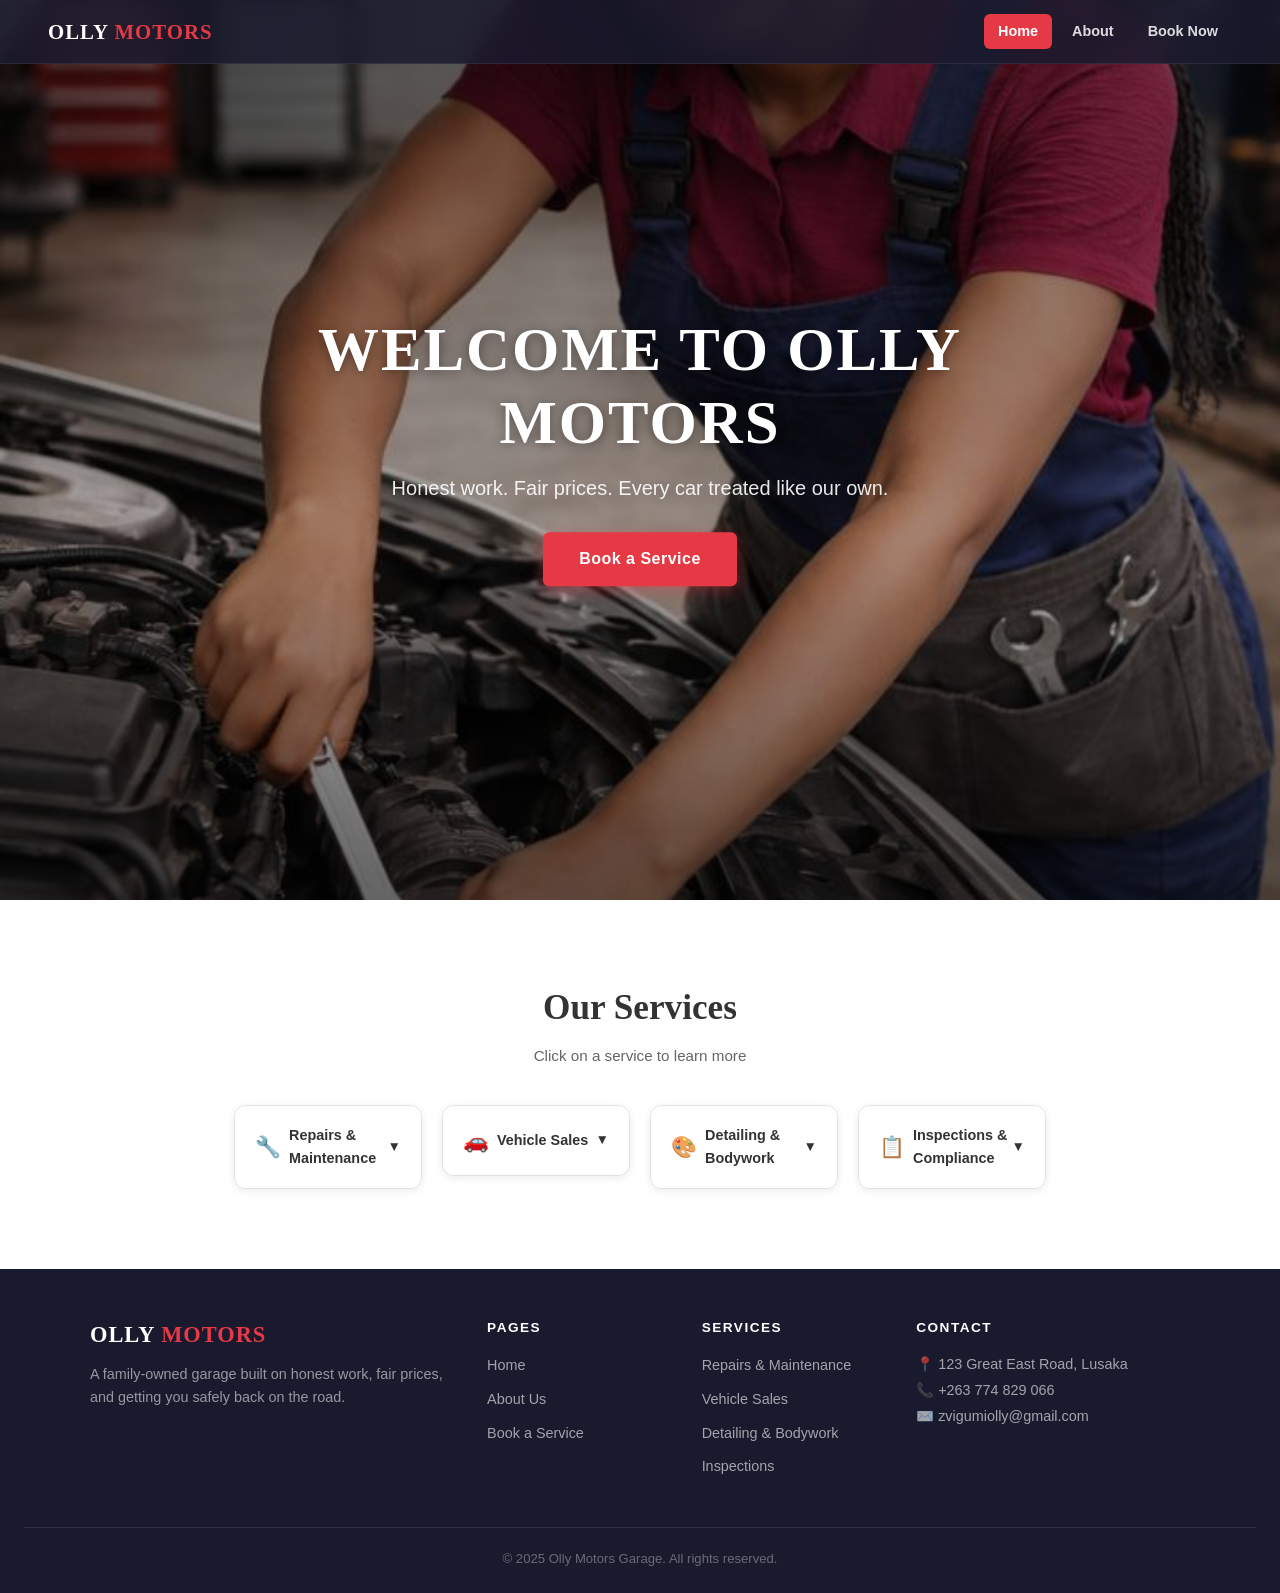
==== olly/index.html @ e44e73db "Made my first website." ====
<!DOCTYPE html>
<html lang="en">
<head>
    <meta charset="UTF-8">
    <meta name="viewport" content="width=device-width, initial-scale=1.0">
    <title>OLLY MOTORS — Honest Repairs, Fair Prices</title>
    <meta name="description" content="Olly Motors Garage — certified mechanics, honest work, fair prices. Book your car service in Lusaka today.">
    <meta name="author" content="Earlleny Zvigumi">
    <link rel="stylesheet" href="styles/normalization.css">
    <link rel="stylesheet" href="styles/small.css">
    <link rel="stylesheet" href="styles/large.css">
</head>
<body data-page="home">

    <!-- Navigation -->
    <nav class="site-nav" aria-label="Main navigation">
        <a class="nav-logo" href="index.html" aria-label="OLLY MOTORS Home">
            OLLY <span>MOTORS</span>
        </a>
        <button class="nav-toggle" aria-label="Toggle menu" aria-expanded="false">
            <span></span><span></span><span></span>
        </button>
        <div class="nav-links" id="main-nav" role="list">
            <a href="index.html"  data-page="home"  role="listitem">Home</a>
            <a href="about.html"  data-page="about" role="listitem">About</a>
            <a href="book.html"   data-page="book"  role="listitem">Book Now</a>
        </div>
    </nav>

    <main id="main-content">

        <!-- Hero -->
        <section class="hero" aria-label="Welcome Banner">
            <img src="images/hero-bg.webp" alt="Olly Motors Garage — professional car service" class="bg-img" width="1500" height="800" fetchpriority="high">
            <div class="hero-content">
                <h1>WELCOME TO OLLY MOTORS</h1>
                <p>Honest work. Fair prices. Every car treated like our own.</p>
                <a href="book.html" class="hero-btn" data-page="book">Book a Service</a>
            </div>
        </section>

        <!-- Services -->
        <section class="services-section" aria-label="Our Services">
            <div class="section-header">
                <h2>Our Services</h2>
                <p>Click on a service to learn more</p>
            </div>

            <div class="services-grid">

            <div class="service-item">
                <div class="service-header" onclick="toggleService(this)" role="button" aria-expanded="false">
                    <h3><span class="icon">🔧</span> Repairs &amp; Maintenance</h3>
                    <span class="arrow" aria-hidden="true">▼</span>
                </div>
                <div class="service-body">
                    <p>We offer full vehicle repair and maintenance services to keep your car running smoothly.</p>
                    <ul>
                        <li>Oil changes and fluid top-ups</li>
                        <li>Brake inspection and replacement</li>
                        <li>Engine diagnostics</li>
                        <li>Tyre rotation and balancing</li>
                    </ul>
                </div>
            </div>

            <div class="service-item">
                <div class="service-header" onclick="toggleService(this)" role="button" aria-expanded="false">
                    <h3><span class="icon">🚗</span> Vehicle Sales</h3>
                    <span class="arrow" aria-hidden="true">▼</span>
                </div>
                <div class="service-body">
                    <p>Browse our wide selection of new and used vehicles at competitive prices.</p>
                    <ul>
                        <li>New car showroom</li>
                        <li>Certified pre-owned vehicles</li>
                        <li>Trade-in evaluations</li>
                        <li>Flexible financing options</li>
                    </ul>
                </div>
            </div>

            <div class="service-item">
                <div class="service-header" onclick="toggleService(this)" role="button" aria-expanded="false">
                    <h3><span class="icon">🎨</span> Detailing &amp; Bodywork</h3>
                    <span class="arrow" aria-hidden="true">▼</span>
                </div>
                <div class="service-body">
                    <p>Professional detailing and bodywork to restore your vehicle to its best condition.</p>
                    <ul>
                        <li>Interior and exterior detailing</li>
                        <li>Paint correction and polishing</li>
                        <li>Dent and scratch repair</li>
                        <li>Full respray services</li>
                    </ul>
                </div>
            </div>

            <div class="service-item">
                <div class="service-header" onclick="toggleService(this)" role="button" aria-expanded="false">
                    <h3><span class="icon">📋</span> Inspections &amp; Compliance</h3>
                    <span class="arrow" aria-hidden="true">▼</span>
                </div>
                <div class="service-body">
                    <p>We ensure your vehicle meets all safety and legal requirements.</p>
                    <ul>
                        <li>Roadworthy certificate checks</li>
                        <li>Pre-purchase inspections</li>
                        <li>Emissions testing</li>
                        <li>Registration assistance</li>
                    </ul>
                </div>
            </div><!-- /.services-grid -->

        </section>
    </main>

    <!-- Footer -->
    <footer class="site-footer" aria-label="Site footer">
        <div class="footer-grid">
            <div class="footer-brand">
                <a class="nav-logo" href="index.html">OLLY <span>MOTORS</span></a>
                <p>A family-owned garage built on honest work, fair prices, and getting you safely back on the road.</p>
            </div>
            <div class="footer-col">
                <h4>Pages</h4>
                <ul>
                    <li><a href="index.html">Home</a></li>
                    <li><a href="about.html">About Us</a></li>
                    <li><a href="book.html">Book a Service</a></li>
                </ul>
            </div>
            <div class="footer-col">
                <h4>Services</h4>
                <ul>
                    <li><a href="index.html">Repairs &amp; Maintenance</a></li>
                    <li><a href="index.html">Vehicle Sales</a></li>
                    <li><a href="index.html">Detailing &amp; Bodywork</a></li>
                    <li><a href="index.html">Inspections</a></li>
                </ul>
            </div>
            <div class="footer-col">
                <h4>Contact</h4>
                <p>
                    📍 123 Great East Road, Lusaka<br>
                    📞 <a href="tel:+263774829066">+263 774 829 066</a><br>
                    ✉️ <a href="mailto:zvigumiolly@gmail.com">zvigumiolly@gmail.com</a>
                </p>
            </div>
        </div>
        <div class="footer-bottom">
            &copy; 2025 Olly Motors Garage. All rights reserved.
        </div>
    </footer>

    <script src="scripts/main.js"></script>
</body>
</html>
---- olly/styles/normalization.css ----
/* ============================================
   NORMALIZATION / RESET
   ============================================ */

*, *::before, *::after {
    box-sizing: border-box;
    margin: 0;
    padding: 0;
}

html {
    font-size: 16px;
    scroll-behavior: smooth;
    -webkit-text-size-adjust: 100%;
}

body {
    min-height: 100vh;
    line-height: 1.6;
    -webkit-font-smoothing: antialiased;
    -moz-osx-font-smoothing: grayscale;
}

img, picture, video, canvas, svg {
    display: block;
    max-width: 100%;
}

input, button, textarea, select {
    font: inherit;
}

p, h1, h2, h3, h4, h5, h6 {
    overflow-wrap: break-word;
}

ul, ol {
    list-style: none;
}

a {
    text-decoration: none;
    color: inherit;
}

button {
    cursor: pointer;
    border: none;
    background: none;
}

table {
    border-collapse: collapse;
    border-spacing: 0;
}
---- olly/styles/small.css ----
/* ============================================
   SMALL.CSS — Base styles (mobile-first)
   Applies to all screen sizes
   ============================================ */

/* ---------- CSS Variables ---------- */
:root {
    --color-primary:    #e63946;
    --color-primary-dk: #c1121f;
    --color-dark:       #1a1a2e;
    --color-dark-80:    rgba(26, 26, 46, 0.85);
    --color-white:      #ffffff;
    --color-off-white:  #f8f8f8;
    --color-light-grey: #f0f0f0;
    --color-mid-grey:   #999999;
    --color-text:       #333333;
    --color-text-light: #666666;
    --color-border:     #e0e0e0;
    --color-wa:         #25D366;

    --font-heading: 'Georgia', serif;
    --font-body:    Arial, Helvetica, sans-serif;

    --nav-height:   64px;
    --radius-sm:    6px;
    --radius-md:    12px;
    --radius-lg:    20px;

    --shadow-sm: 0 2px 8px rgba(0,0,0,0.08);
    --shadow-md: 0 4px 20px rgba(0,0,0,0.12);
    --shadow-lg: 0 8px 40px rgba(0,0,0,0.16);

    --transition: 0.25s ease;
}

/* ---------- Body ---------- */
body {
    font-family: var(--font-body);
    color: var(--color-text);
    background: var(--color-white);
}

/* ============================================
   SHARED NAVIGATION
   ============================================ */
.site-nav,
.about-nav,
.book-nav {
    position: fixed;
    top: 0;
    left: 0;
    width: 100%;
    height: var(--nav-height);
    z-index: 100;

    display: flex;
    justify-content: space-between;
    align-items: center;
    padding: 0 24px;

    background: var(--color-dark-80);
    backdrop-filter: blur(12px);
    -webkit-backdrop-filter: blur(12px);
    border-bottom: 1px solid rgba(255,255,255,0.08);

    transition: background var(--transition), box-shadow var(--transition);
}

/* Scrolled state — added via JS */
.site-nav.scrolled,
.about-nav.scrolled,
.book-nav.scrolled {
    background: var(--color-dark);
    box-shadow: var(--shadow-md);
}

.nav-logo {
    font-family: var(--font-heading);
    font-size: 1.3rem;
    font-weight: bold;
    color: var(--color-white);
    letter-spacing: 1px;
    white-space: nowrap;
}

.nav-logo span {
    color: var(--color-primary);
}

.nav-links {
    display: flex;
    gap: 6px;
    align-items: center;
}

.nav-links a {
    color: rgba(255,255,255,0.85);
    font-size: 0.9rem;
    font-weight: 600;
    padding: 6px 14px;
    border-radius: var(--radius-sm);
    transition: color var(--transition), background var(--transition);
}

.nav-links a:hover {
    color: var(--color-white);
    background: rgba(255,255,255,0.1);
}

.nav-links a.active {
    color: var(--color-white);
    background: var(--color-primary);
}

/* Hamburger (mobile) */
.nav-toggle {
    display: none;
    flex-direction: column;
    gap: 5px;
    cursor: pointer;
    padding: 6px;
    background: none;
    border: none;
}

.nav-toggle span {
    display: block;
    width: 24px;
    height: 2px;
    background: var(--color-white);
    border-radius: 2px;
    transition: transform var(--transition), opacity var(--transition);
}

.nav-toggle.open span:nth-child(1) { transform: translateY(7px) rotate(45deg); }
.nav-toggle.open span:nth-child(2) { opacity: 0; }
.nav-toggle.open span:nth-child(3) { transform: translateY(-7px) rotate(-45deg); }

/* ============================================
   SHARED FOOTER
   ============================================ */
.site-footer {
    background: var(--color-dark);
    color: rgba(255,255,255,0.7);
    padding: 48px 24px 24px;
}

.footer-grid {
    display: grid;
    grid-template-columns: 1fr;
    gap: 32px;
    max-width: 1100px;
    margin: 0 auto;
}

.footer-brand .nav-logo {
    font-size: 1.4rem;
    margin-bottom: 10px;
    display: block;
}

.footer-brand p {
    font-size: 0.9rem;
    line-height: 1.6;
    color: rgba(255,255,255,0.55);
}

.footer-col h4 {
    color: var(--color-white);
    font-size: 0.85rem;
    text-transform: uppercase;
    letter-spacing: 1.5px;
    margin-bottom: 14px;
}

.footer-col ul li {
    margin-bottom: 8px;
}

.footer-col ul li a {
    color: rgba(255,255,255,0.6);
    font-size: 0.9rem;
    transition: color var(--transition);
}

.footer-col ul li a:hover {
    color: var(--color-primary);
}

.footer-col p {
    font-size: 0.9rem;
    color: rgba(255,255,255,0.6);
    line-height: 1.8;
}

.footer-bottom {
    text-align: center;
    margin-top: 40px;
    padding-top: 20px;
    border-top: 1px solid rgba(255,255,255,0.1);
    font-size: 0.82rem;
    color: rgba(255,255,255,0.35);
}

/* ============================================
   INDEX — HERO
   ============================================ */
.hero {
    position: relative;
    width: 100%;
    height: 100vh;
    min-height: 500px;
    overflow: hidden;
}

.bg-img {
    width: 100%;
    height: 100%;
    object-fit: cover;
    display: block;
}

.hero::after {
    content: "";
    position: absolute;
    inset: 0;
    background: linear-gradient(to bottom, rgba(0,0,0,0.5) 0%, rgba(0,0,0,0.3) 60%, rgba(0,0,0,0.6) 100%);
    z-index: 1;
}

.hero-content {
    position: absolute;
    top: 50%;
    left: 50%;
    transform: translate(-50%, -50%);
    text-align: center;
    color: var(--color-white);
    z-index: 2;
    width: 90%;
    max-width: 700px;
}

.hero-content h1 {
    font-family: var(--font-heading);
    font-size: clamp(2rem, 6vw, 3.8rem);
    font-weight: bold;
    letter-spacing: 2px;
    line-height: 1.2;
    margin-bottom: 12px;
    text-shadow: 0 2px 12px rgba(0,0,0,0.4);
}

.hero-content p {
    font-size: clamp(1rem, 2.5vw, 1.25rem);
    margin-bottom: 28px;
    color: rgba(255,255,255,0.9);
}

.hero-btn {
    display: inline-block;
    padding: 14px 36px;
    background: var(--color-primary);
    color: var(--color-white);
    font-weight: bold;
    font-size: 1rem;
    border-radius: var(--radius-sm);
    letter-spacing: 0.5px;
    transition: background var(--transition), transform var(--transition), box-shadow var(--transition);
    box-shadow: 0 4px 16px rgba(230,57,70,0.4);
}

.hero-btn:hover {
    background: var(--color-primary-dk);
    transform: translateY(-2px);
    box-shadow: 0 6px 20px rgba(230,57,70,0.5);
}

/* ============================================
   INDEX — SERVICES SECTION
   ============================================ */
.services-section {
    padding: 60px 24px;
    max-width: 1100px;
    margin: 0 auto;
}

.section-header {
    text-align: center;
    margin-bottom: 36px;
}

.section-header h2 {
    font-family: var(--font-heading);
    font-size: clamp(1.6rem, 4vw, 2.2rem);
    color: var(--color-text);
    margin-bottom: 8px;
}

.section-header p {
    color: var(--color-text-light);
    font-size: 0.95rem;
}

/* 2x2 grid on mobile, 4 equal columns on desktop */
.services-grid {
    display: grid;
    grid-template-columns: 1fr 1fr;
    gap: 16px;
    align-items: start;
}

.service-item {
    background: var(--color-white);
    border: 1px solid var(--color-border);
    border-radius: var(--radius-md);
    margin-bottom: 0;
    overflow: hidden;
    box-shadow: var(--shadow-sm);
    transition: box-shadow var(--transition);
    display: flex;
    flex-direction: column;
}

.service-item:hover {
    box-shadow: var(--shadow-md);
}

.service-header {
    display: flex;
    justify-content: space-between;
    align-items: center;
    padding: 18px 20px;
    cursor: pointer;
    background: var(--color-white);
    transition: background var(--transition);
    user-select: none;
}

.service-header:hover {
    background: #f5f9ff;
}

.service-header.active {
    background: var(--color-primary);
    color: var(--color-white);
}

.service-header h3 {
    font-size: 0.9rem;
    font-weight: 600;
    display: flex;
    align-items: center;
    gap: 8px;
}

.service-header .icon { font-size: 1.3rem; }

.service-header .arrow {
    font-size: 0.85rem;
    transition: transform 0.3s ease;
    flex-shrink: 0;
}

.service-header.active .arrow {
    transform: rotate(180deg);
}

.service-body {
    max-height: 0;
    overflow: hidden;
    transition: max-height 0.4s ease, padding 0.3s ease;
    padding: 0 20px;
    background: #fafafa;
}

.service-body.open {
    max-height: 400px;
    padding: 16px 20px;
}

.service-body p {
    color: var(--color-text-light);
    line-height: 1.7;
    margin-bottom: 10px;
    font-size: 0.95rem;
}

.service-body ul {
    padding-left: 18px;
    list-style: disc;
}

.service-body ul li {
    margin-bottom: 6px;
    color: #555;
    line-height: 1.6;
    font-size: 0.92rem;
}

/* ============================================
   ABOUT — HERO SECTION
   ============================================ */
.about-hero {
    display: grid;
    grid-template-columns: 1fr;
    align-items: center;
    gap: 32px;
    padding: calc(var(--nav-height) + 48px) 24px 60px;
    background: var(--color-off-white);
}

.about-hero img {
    width: 100%;
    height: 280px;
    object-fit: cover;
    border-radius: var(--radius-lg);
    box-shadow: var(--shadow-md);
}

.about-content h2 {
    font-family: var(--font-heading);
    font-size: clamp(1.8rem, 4vw, 2.4rem);
    color: var(--color-text);
    margin-bottom: 18px;
    line-height: 1.2;
}

.about-content h2 span {
    color: var(--color-primary);
}

.about-content p {
    color: var(--color-text-light);
    margin-bottom: 14px;
    line-height: 1.75;
    font-size: 0.97rem;
}

/* ============================================
   ABOUT — REVIEWS SECTION
   ============================================ */
.reviews-section {
    padding: 60px 24px;
    background: var(--color-white);
}

.reviews-grid {
    display: grid;
    grid-template-columns: 1fr;
    gap: 20px;
    max-width: 1100px;
    margin: 0 auto;
}

.review-card {
    background: var(--color-off-white);
    border: 1px solid var(--color-border);
    border-radius: var(--radius-md);
    padding: 24px;
    box-shadow: var(--shadow-sm);
    transition: transform var(--transition), box-shadow var(--transition);
}

.review-card:hover {
    transform: translateY(-4px);
    box-shadow: var(--shadow-md);
}

.review-top {
    display: flex;
    align-items: center;
    gap: 14px;
    margin-bottom: 14px;
}

.review-avatar {
    width: 52px;
    height: 52px;
    border-radius: 50%;
    object-fit: cover;
    border: 3px solid var(--color-primary);
    flex-shrink: 0;
}

.review-avatar-placeholder {
    width: 52px;
    height: 52px;
    border-radius: 50%;
    background: var(--color-primary);
    display: flex;
    align-items: center;
    justify-content: center;
    font-weight: bold;
    font-size: 1.1rem;
    color: white;
    flex-shrink: 0;
    border: 3px solid var(--color-primary);
}

.review-info h4 {
    font-size: 0.95rem;
    font-weight: 700;
    color: var(--color-text);
}

.review-info span {
    font-size: 0.8rem;
    color: var(--color-mid-grey);
}

.review-stars {
    color: #f4a403;
    font-size: 0.9rem;
    margin-bottom: 10px;
    letter-spacing: 1px;
}

.review-card p {
    font-size: 0.92rem;
    color: var(--color-text-light);
    line-height: 1.7;
    font-style: italic;
}

/* ============================================
   ABOUT — CONTACT SECTION
   ============================================ */
.contact-section {
    padding: 60px 24px;
    background: var(--color-off-white);
}

.contact-grid {
    display: grid;
    grid-template-columns: 1fr;
    gap: 36px;
    max-width: 1100px;
    margin: 0 auto;
}

.contact-details h3 {
    font-family: var(--font-heading);
    font-size: 1.4rem;
    margin-bottom: 20px;
    color: var(--color-text);
}

.contact-item {
    display: flex;
    align-items: flex-start;
    gap: 14px;
    margin-bottom: 18px;
}

.contact-icon {
    font-size: 1.3rem;
    flex-shrink: 0;
    margin-top: 2px;
}

.contact-item-text h4 {
    font-size: 0.85rem;
    text-transform: uppercase;
    letter-spacing: 1px;
    color: var(--color-mid-grey);
    margin-bottom: 3px;
}

.contact-item-text a,
.contact-item-text p {
    font-size: 0.95rem;
    color: var(--color-text);
    line-height: 1.6;
}

.contact-item-text a:hover {
    color: var(--color-primary);
}

.contact-buttons {
    display: flex;
    flex-wrap: wrap;
    gap: 10px;
    margin-top: 24px;
}

.btn {
    display: inline-flex;
    align-items: center;
    gap: 8px;
    padding: 11px 22px;
    border-radius: var(--radius-sm);
    font-weight: 600;
    font-size: 0.9rem;
    transition: opacity var(--transition), transform var(--transition);
    color: var(--color-white);
}

.btn:hover {
    opacity: 0.88;
    transform: translateY(-1px);
}

.btn-call  { background: var(--color-primary); }
.btn-wa    { background: var(--color-wa); }
.btn-email { background: var(--color-dark); }

.contact-map iframe {
    width: 100%;
    height: 260px;
    border: 0;
    border-radius: var(--radius-md);
    box-shadow: var(--shadow-sm);
}

/* ============================================
   BOOK PAGE
   ============================================ */
.book-page {
    padding: calc(var(--nav-height) + 48px) 24px 60px;
    background: var(--color-off-white);
    min-height: 100vh;
}

.book-wrapper {
    max-width: 680px;
    margin: 0 auto;
}

.book-header {
    text-align: center;
    margin-bottom: 36px;
}

.book-header h1 {
    font-family: var(--font-heading);
    font-size: clamp(1.8rem, 4vw, 2.4rem);
    color: var(--color-text);
    margin-bottom: 8px;
}

.book-header p {
    color: var(--color-text-light);
    font-size: 0.95rem;
}

.book-form {
    background: var(--color-white);
    border-radius: var(--radius-lg);
    padding: 36px 28px;
    box-shadow: var(--shadow-md);
}

.form-group {
    margin-bottom: 20px;
}

.form-group label {
    display: block;
    font-size: 0.85rem;
    font-weight: 700;
    text-transform: uppercase;
    letter-spacing: 0.8px;
    color: var(--color-text);
    margin-bottom: 6px;
}

.form-group input,
.form-group select,
.form-group textarea {
    width: 100%;
    padding: 12px 14px;
    border: 1.5px solid var(--color-border);
    border-radius: var(--radius-sm);
    font-size: 0.95rem;
    color: var(--color-text);
    background: var(--color-white);
    transition: border-color var(--transition), box-shadow var(--transition);
}

.form-group input:focus,
.form-group select:focus,
.form-group textarea:focus {
    outline: none;
    border-color: var(--color-primary);
    box-shadow: 0 0 0 3px rgba(230,57,70,0.12);
}

.form-group textarea {
    resize: vertical;
    min-height: 100px;
}

.form-row {
    display: grid;
    grid-template-columns: 1fr;
    gap: 20px;
}

.form-submit {
    margin-top: 8px;
    width: 100%;
    padding: 14px;
    background: var(--color-primary);
    color: var(--color-white);
    border: none;
    border-radius: var(--radius-sm);
    font-size: 1rem;
    font-weight: 700;
    letter-spacing: 0.5px;
    cursor: pointer;
    transition: background var(--transition), transform var(--transition), box-shadow var(--transition);
    box-shadow: 0 4px 14px rgba(230,57,70,0.35);
}

.form-submit:hover {
    background: var(--color-primary-dk);
    transform: translateY(-1px);
    box-shadow: 0 6px 18px rgba(230,57,70,0.45);
}

.form-submit:active {
    transform: translateY(0);
}

.wa-book {
    display: flex;
    align-items: center;
    justify-content: center;
    gap: 10px;
    margin-top: 14px;
    width: 100%;
    padding: 13px;
    background: var(--color-wa);
    color: var(--color-white);
    border-radius: var(--radius-sm);
    font-weight: 700;
    font-size: 0.95rem;
    transition: opacity var(--transition), transform var(--transition);
}

.wa-book:hover {
    opacity: 0.9;
    transform: translateY(-1px);
}

.divider {
    display: flex;
    align-items: center;
    gap: 12px;
    margin: 18px 0;
    color: var(--color-mid-grey);
    font-size: 0.85rem;
}

.divider::before,
.divider::after {
    content: '';
    flex: 1;
    height: 1px;
    background: var(--color-border);
}

/* Form success state */
.form-success {
    display: none;
    text-align: center;
    padding: 40px 20px;
}

.form-success.show {
    display: block;
}

.form-success .checkmark {
    font-size: 3rem;
    margin-bottom: 16px;
}

.form-success h3 {
    font-size: 1.4rem;
    margin-bottom: 8px;
    color: var(--color-text);
}

.form-success p {
    color: var(--color-text-light);
}

/* ============================================
   MOBILE NAV OVERLAY
   ============================================ */
@media (max-width: 767px) {
    .nav-toggle { display: flex; }

    .nav-links {
        display: none;
        position: fixed;
        top: var(--nav-height);
        left: 0;
        width: 100%;
        flex-direction: column;
        gap: 4px;
        padding: 16px 20px;
        background: var(--color-dark);
        border-top: 1px solid rgba(255,255,255,0.08);
        box-shadow: var(--shadow-lg);
    }

    .nav-links.mobile-open {
        display: flex;
    }

    .nav-links a {
        padding: 12px 16px;
        font-size: 1rem;
        border-radius: var(--radius-sm);
    }
}
---- olly/styles/large.css ----
/* ============================================
   LARGE.CSS — Desktop styles (min-width: 768px+)
   ============================================ */

@media (min-width: 600px) {
    .reviews-grid {
        grid-template-columns: 1fr 1fr;
    }

    .form-row {
        grid-template-columns: 1fr 1fr;
    }
}

@media (min-width: 768px) {
    /* Nav */
    .nav-toggle { display: none !important; }
    .nav-links {
        display: flex !important;
        position: static;
        flex-direction: row;
        background: none;
        padding: 0;
        border: none;
        box-shadow: none;
    }

    /* Services — 4 equal columns */
    .services-grid {
        grid-template-columns: repeat(4, 1fr);
        gap: 20px;
    }
    .about-hero {
        grid-template-columns: 1fr 1fr;
        gap: 60px;
        padding: calc(var(--nav-height) + 80px) 60px 80px;
    }

    .about-hero img {
        height: 440px;
        order: 2;
    }

    /* Contact grid */
    .contact-grid {
        grid-template-columns: 1fr 1fr;
        gap: 48px;
    }

    /* Footer */
    .footer-grid {
        grid-template-columns: 2fr 1fr 1fr 1.5fr;
    }

    /* Reviews */
    .reviews-grid {
        grid-template-columns: 1fr 1fr 1fr;
    }
}

@media (min-width: 1024px) {
    /* Nav padding */
    .site-nav,
    .about-nav,
    .book-nav {
        padding: 0 48px;
    }

    .services-section {
        max-width: 860px;
        padding: 80px 24px;
    }

    .about-hero {
        padding: calc(var(--nav-height) + 100px) 80px 100px;
    }

    .reviews-section,
    .contact-section {
        padding: 80px 60px;
    }

    .book-page {
        padding: calc(var(--nav-height) + 60px) 24px 80px;
    }
}
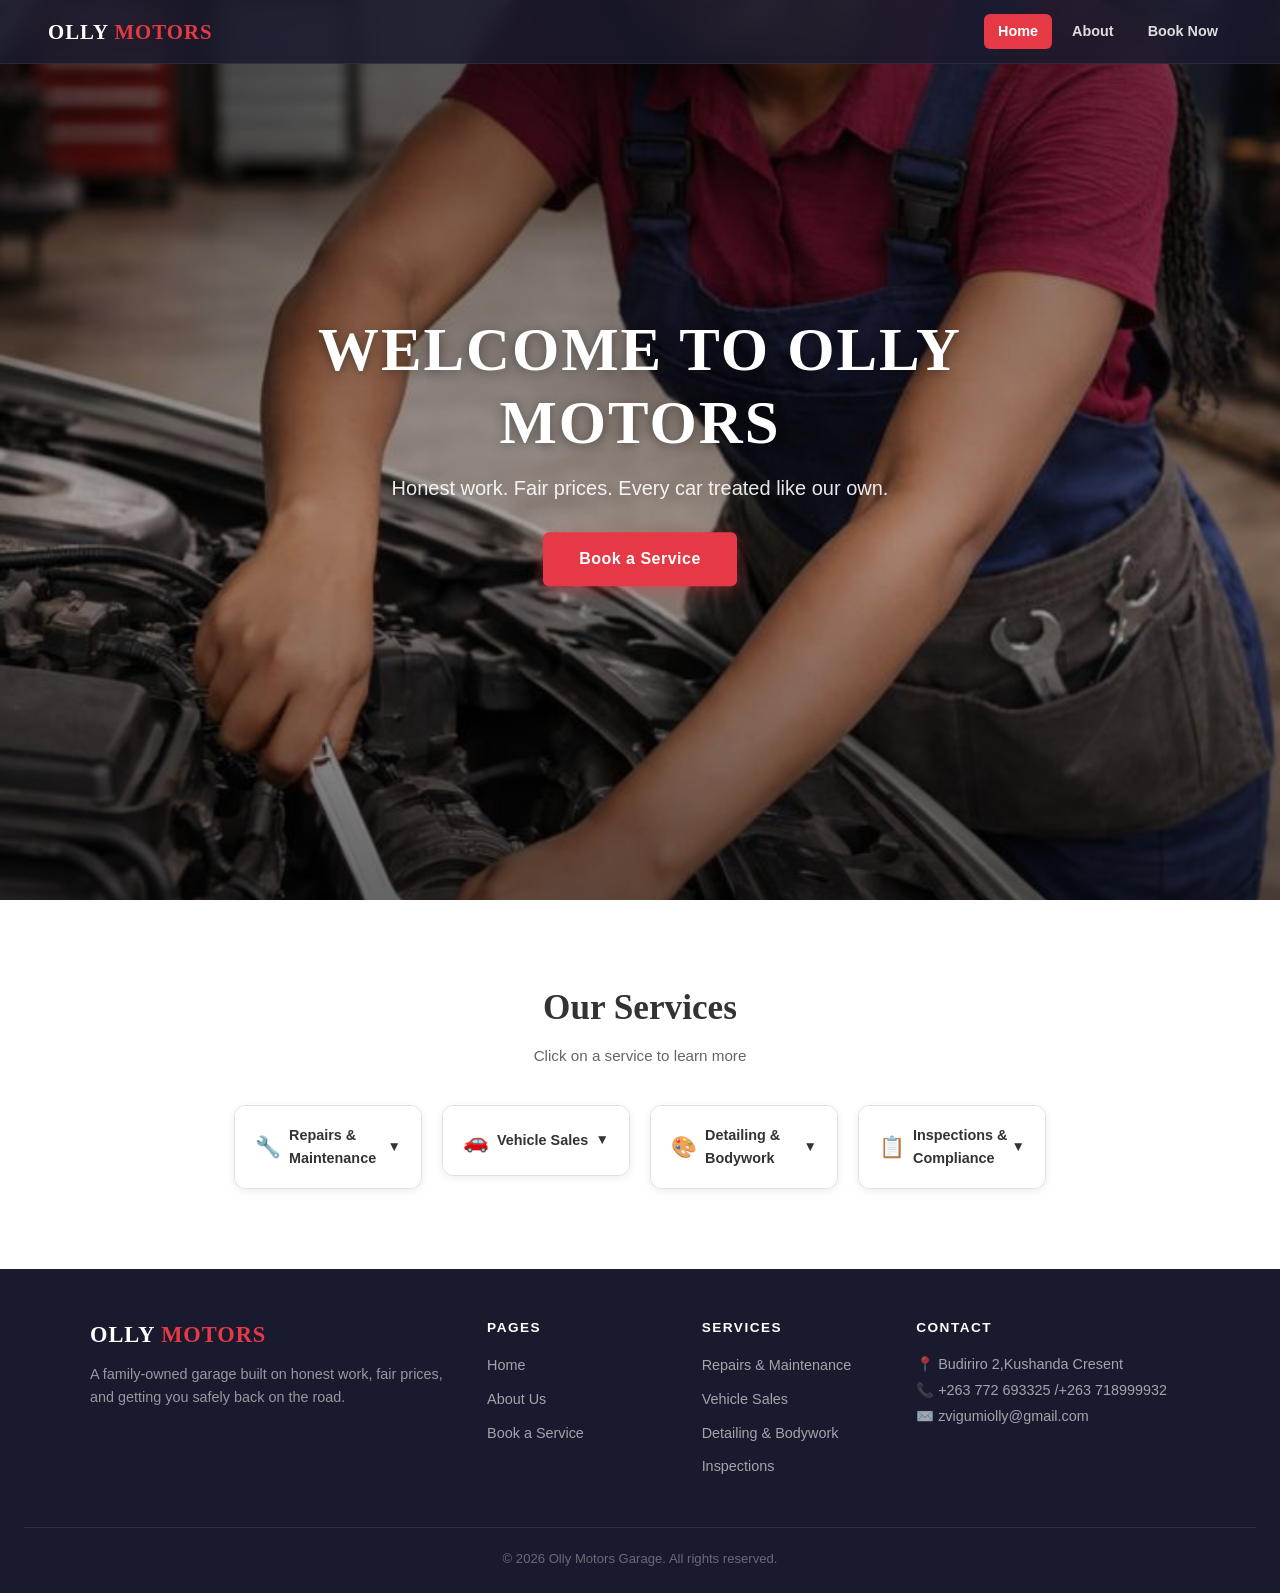
==== commit ca960982: "I changed the location in home and book page" ====
--- a/olly/index.html
+++ b/olly/index.html
@@ -142,14 +142,14 @@
             <div class="footer-col">
                 <h4>Contact</h4>
                 <p>
-                    📍 123 Great East Road, Lusaka<br>
-                    📞 <a href="tel:+263774829066">+263 774 829 066</a><br>
+                    📍 Budiriro 2,Kushanda Cresent<br>
+                    📞 <a href="tel:+263774829066"> +263 772 693325 /+263 718999932</a><br>
                     ✉️ <a href="mailto:zvigumiolly@gmail.com">zvigumiolly@gmail.com</a>
                 </p>
             </div>
         </div>
         <div class="footer-bottom">
-            &copy; 2025 Olly Motors Garage. All rights reserved.
+            &copy; 2026 Olly Motors Garage. All rights reserved.
         </div>
     </footer>
 
--- a/olly/styles/small.css
+++ b/olly/styles/small.css
@@ -412,7 +412,7 @@
 .about-hero img {
     width: 100%;
     height: 280px;
-    object-fit: cover;
+     object-fit: cover;
     border-radius: var(--radius-lg);
     box-shadow: var(--shadow-md);
 }
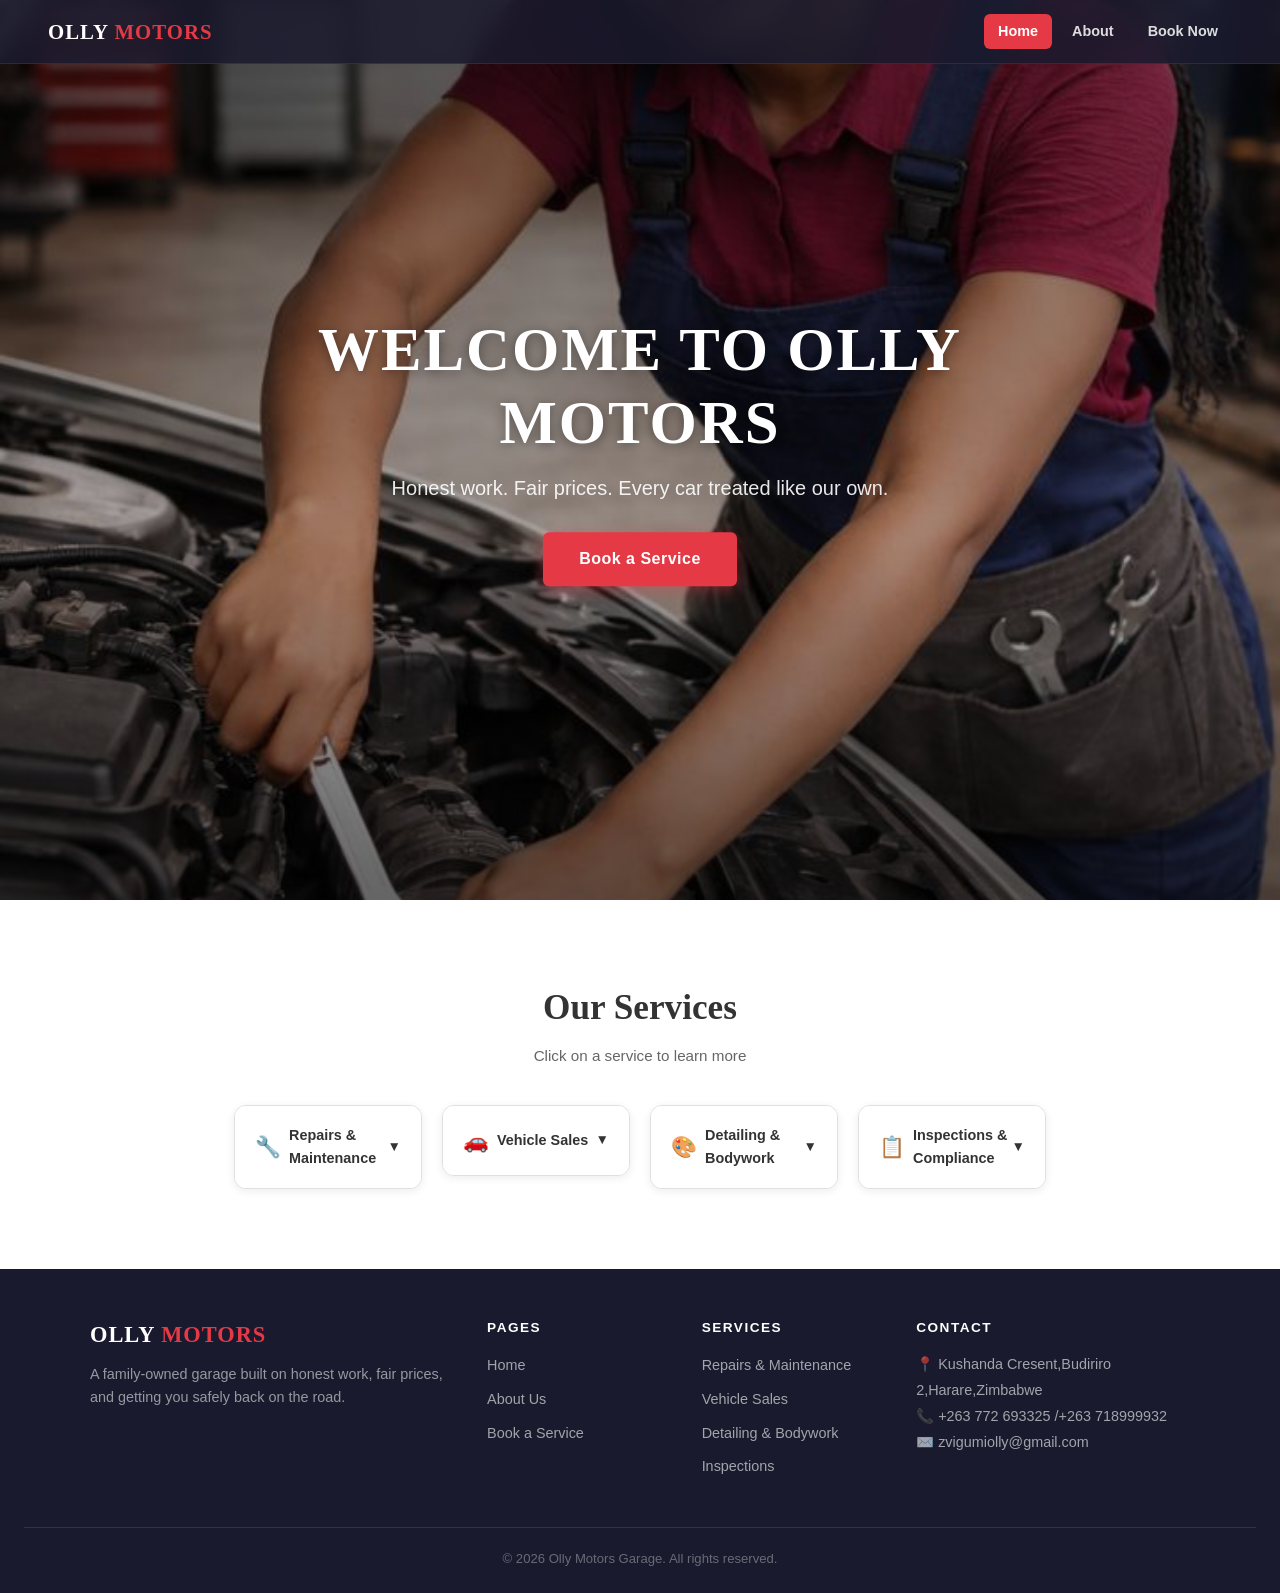
==== commit f2e8fecd: "chnged the lcatin in the contact and in all the pages" ====
--- a/olly/index.html
+++ b/olly/index.html
@@ -142,7 +142,7 @@
             <div class="footer-col">
                 <h4>Contact</h4>
                 <p>
-                    📍 Budiriro 2,Kushanda Cresent<br>
+                    📍 Kushanda Cresent,Budiriro 2,Harare,Zimbabwe<br>
                     📞 <a href="tel:+263774829066"> +263 772 693325 /+263 718999932</a><br>
                     ✉️ <a href="mailto:zvigumiolly@gmail.com">zvigumiolly@gmail.com</a>
                 </p>
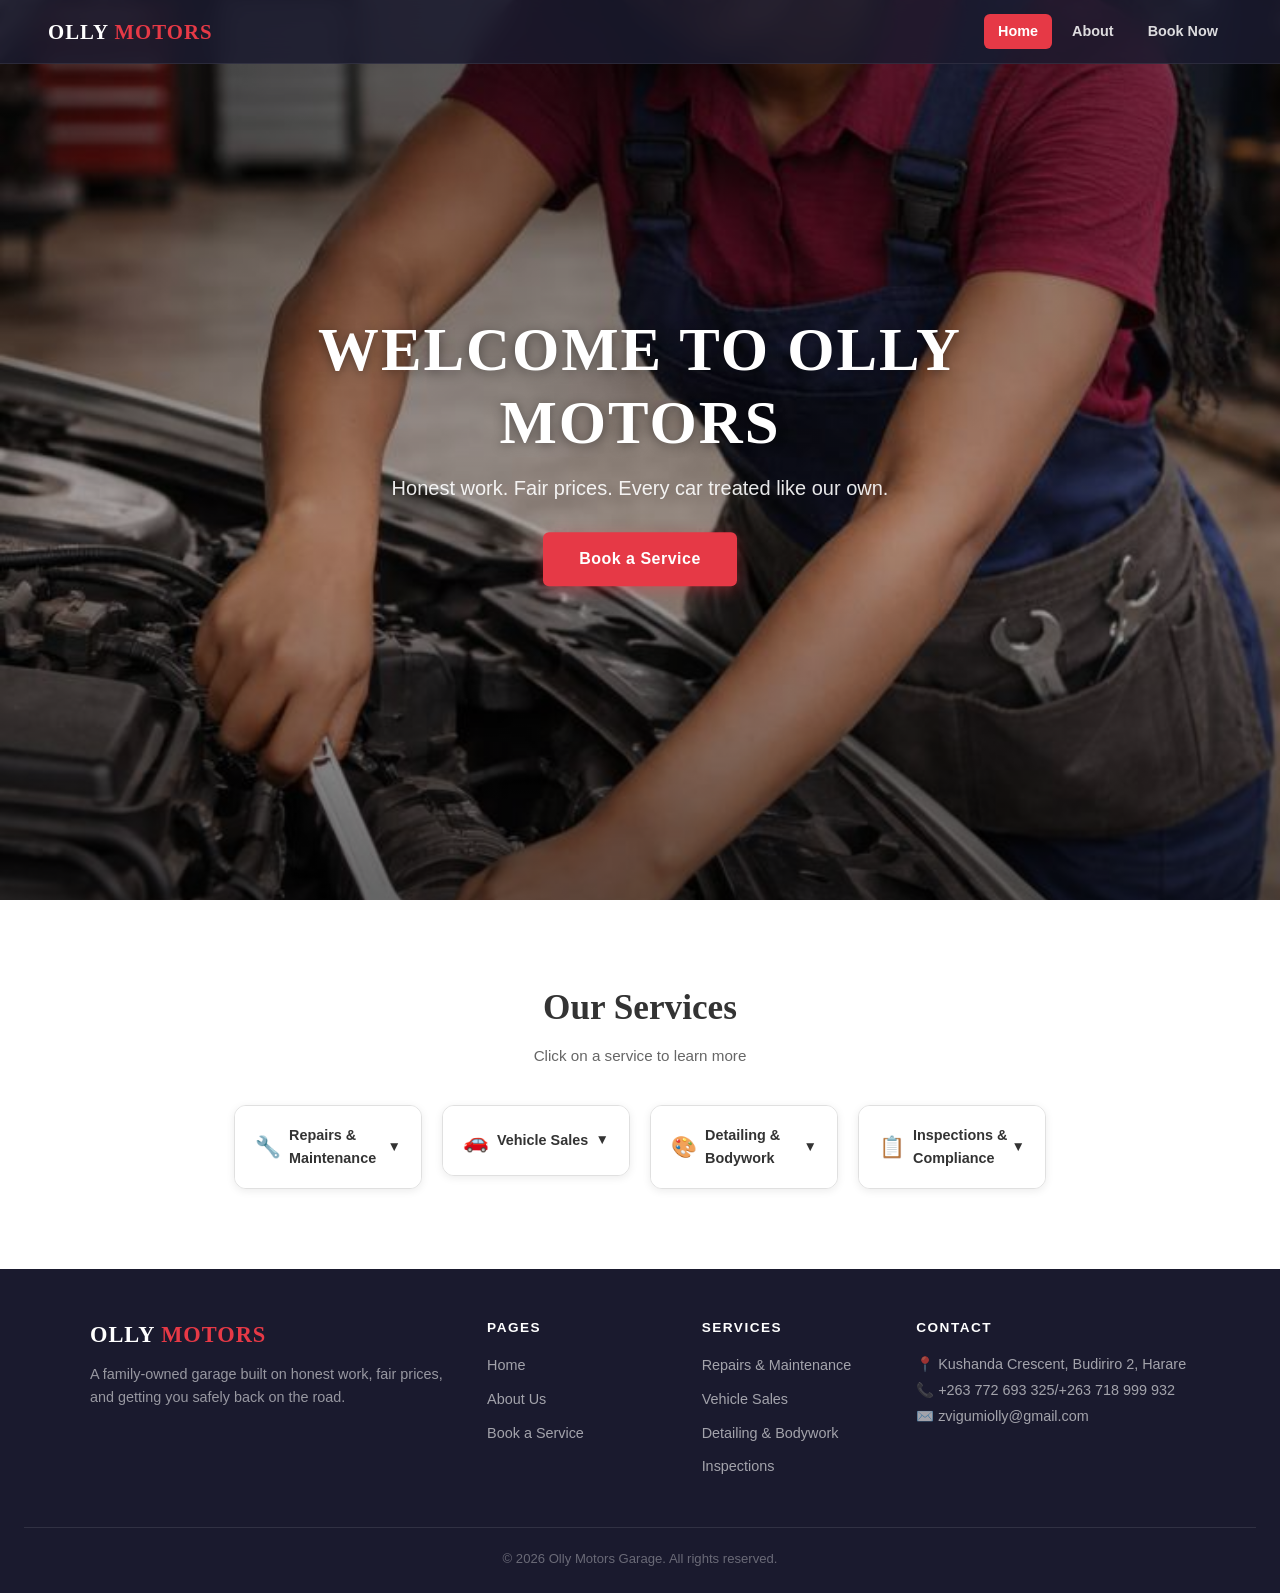
==== commit 62e4e651: "changed the map to fit the location of budiriro and phone numbers" ====
--- a/olly/index.html
+++ b/olly/index.html
@@ -39,7 +39,6 @@
             </div>
         </section>
 
-        <!-- Services -->
         <section class="services-section" aria-label="Our Services">
             <div class="section-header">
                 <h2>Our Services</h2>
@@ -142,8 +141,8 @@
             <div class="footer-col">
                 <h4>Contact</h4>
                 <p>
-                    📍 Kushanda Cresent,Budiriro 2,Harare,Zimbabwe<br>
-                    📞 <a href="tel:+263774829066"> +263 772 693325 /+263 718999932</a><br>
+                    📍 Kushanda Crescent, Budiriro 2, Harare<br>
+                    📞 <a href="tel:+263 772 693 325/+263 718 999 932">+263 772 693 325/+263 718 999 932</a><br>
                     ✉️ <a href="mailto:zvigumiolly@gmail.com">zvigumiolly@gmail.com</a>
                 </p>
             </div>
